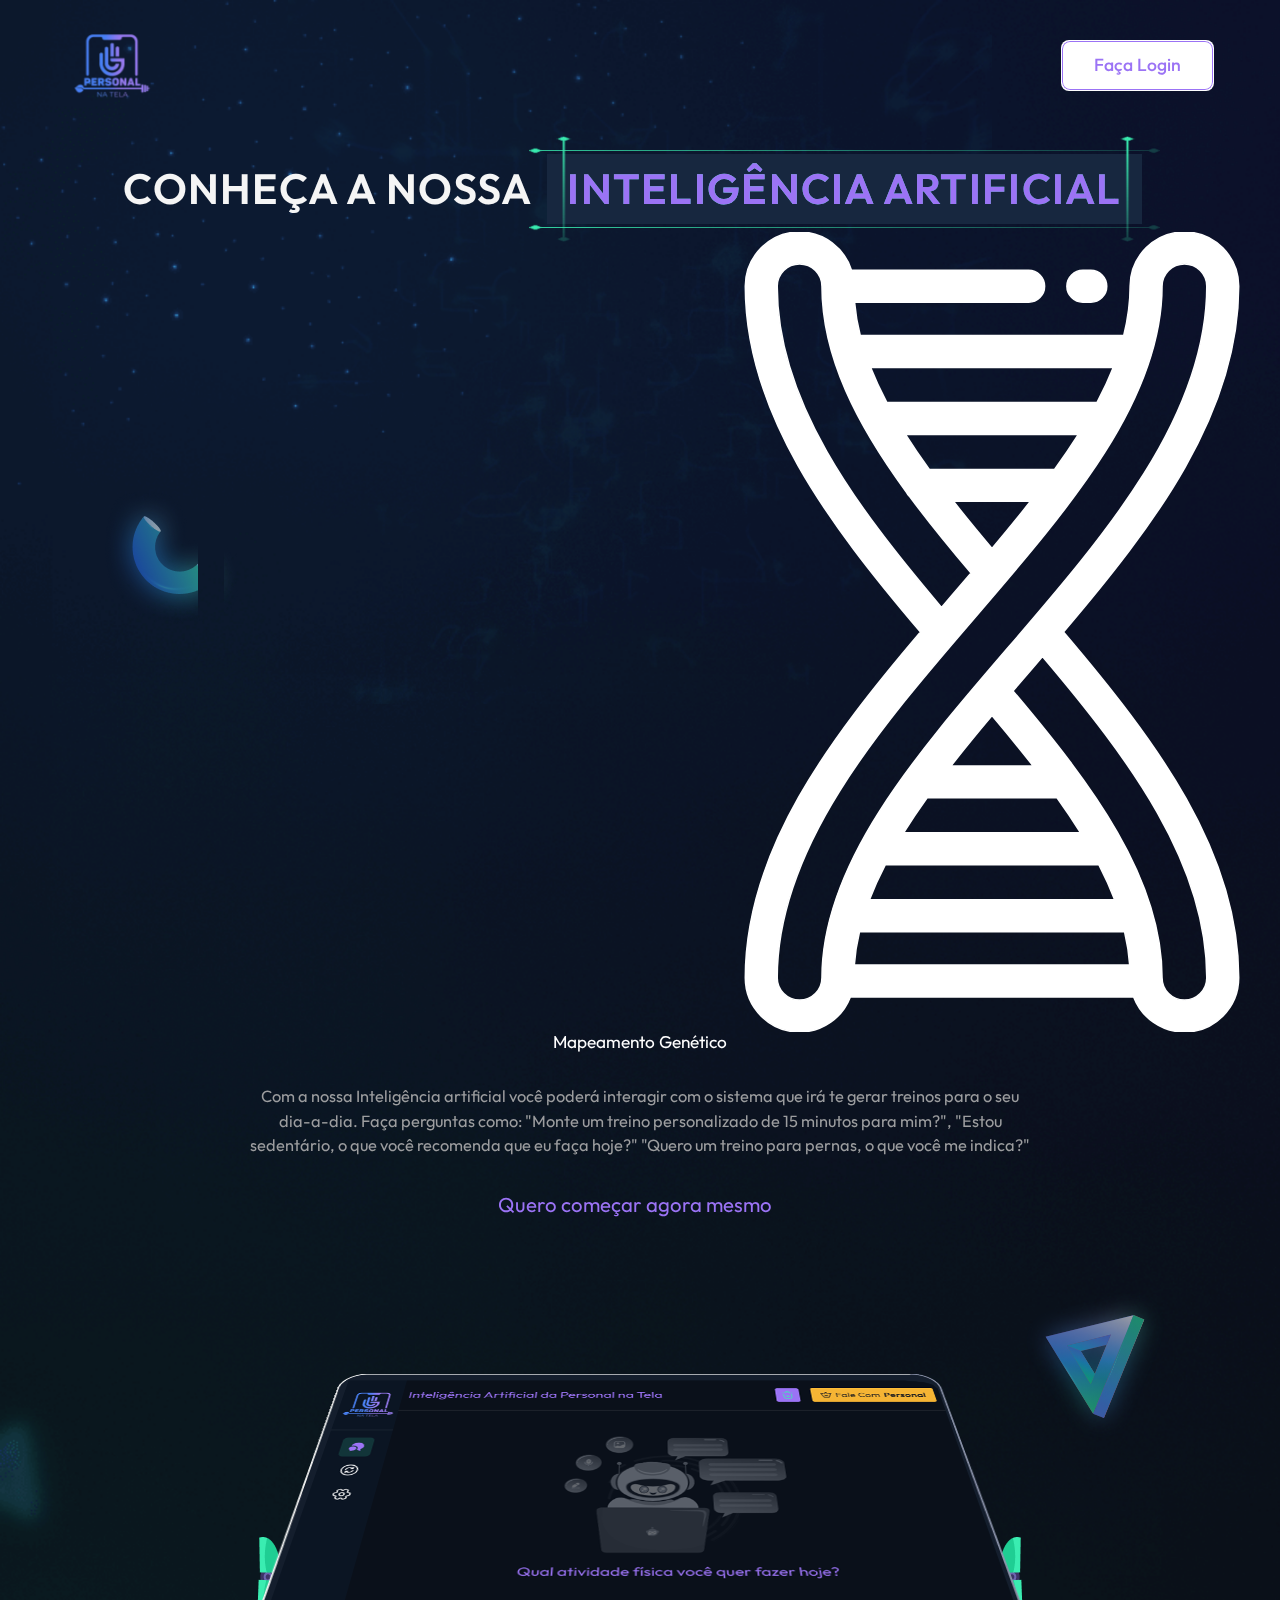
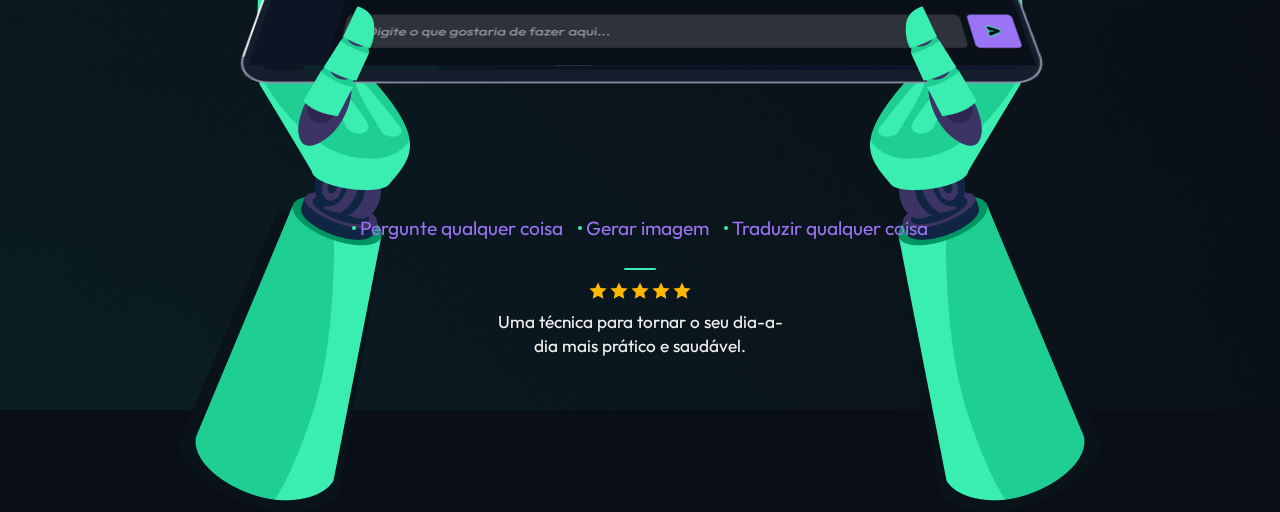
==== html/index.html @ 3a99d87c "mapeamento no titulo2" ====
<!DOCTYPE html>
<html lang="en">

<head>
    <meta http-equiv="Content-Type" content="text/html; charset=UTF-8">
    <meta http-equiv="X-UA-Compatible" content="IE=edge">
    <meta name="viewport" content="width=device-width, initial-scale=1.0">
    <meta name="description" content="megabot">
    <meta name="keywords" content="megabot">
    <meta name="author" content="megabot">
    <link rel="icon" href="assets/images/personal-logo.png" type="image/x-icon" />
    <link rel="shortcut icon" href="assets/images/personal-logo.png" type="image/x-icon" />
    <title>Personal na tela</title>

    <!--Google font-->
    <link rel="preconnect" href="https://fonts.googleapis.com">
    <link rel="preconnect" href="https://fonts.gstatic.com" crossorigin>
    <link href="https://fonts.googleapis.com/css2?family=Outfit:wght@400;600;700;900&display=swap" rel="stylesheet">

    <!-- bootstrap css -->
    <link id="rtl-link" rel="stylesheet" type="text/css" href="assets/css/vendors/bootstrap.css">

    <!-- remixicon css -->
    <link rel="stylesheet" type="text/css" href="assets/css/vendors/remixicon.css">

    <!-- iconsax css -->
    <link rel="stylesheet" type="text/css" href="assets/css/vendors/iconsax.css" />

    <!-- animation css -->
    <link rel="stylesheet" type="text/css" href="assets/css/vendors/aos.css">

    <!-- swiper slider css -->
    <link rel="stylesheet" type="text/css" href="assets/css/vendors/swiper-bundle.min.css" />

    <!-- style css -->
    <link rel="stylesheet" type="text/css" href="assets/css/style.css">



</head>

<body>

    <!-- header start -->
    <header>
        <a href="index.html">
            <img src="assets/images/personal-logo.png" class="img-personal-na-tela" alt="logo">
        </a>
        <nav class="header-nav-middle">
            <div class="main-nav navbar navbar-expand-xl navbar-light navbar-sticky">
            </div>
        </nav>
        <a data-cursor="pointer" href="login.html" class="btn btn-theme d-sm-inline-block d-none"><span> Faça Login</span></a>
    </header>
    <!-- header end -->


    <!-- home section start -->
    <section class="home-section">
        <div class="container">
            <div class="row">
                <div class="col-12">
                    <div class="home-content">
                        <div class="bg-effect">
                            <img src="assets/images/home/home-bg.gif" class="img-fluid bg-gif" alt="">
                            <img src="assets/svg/home/1.png" class="img-fluid effect1 rotate-effect" alt="">
                            <img src="assets/svg/home/2.svg" class="img-fluid effect2 rotate-effect" alt="">
                        </div>
                        <div>
                            <h1>CONHEÇA A NOSSA<div class="title-effect">
                                    <img src="assets/images/title-effect.png" alt=""><span>INTELIGÊNCIA ARTIFICIAL</span>
                                </div></h1>
                                <div class="card-header">
                                    <h4 class="text-white mb-0"><img src="assets/svg/dna-svgrepo-com.svg" class="img-fluid" alt="" style="margin-left: 510px;">Mapeamento Genético</h4>
                                </div>
                            <p>
                                Com a nossa Inteligência artificial você poderá interagir com o sistema que irá te gerar treinos para o seu dia-a-dia. 
                                Faça perguntas como: "Monte um treino personalizado de 15 minutos para mim?", 
                                "Estou sedentário, o que você recomenda que eu faça hoje?"
                                "Quero um treino para pernas, o que você me indica?"
                            </p>
                            <a data-cursor="pointer" class="start-link" href="login.html">Quero começar agora mesmo<i class="iconsax"
                                    data-icon="play-circle"></i></a>
                        </div>
                    </div>
                    <div class="home-laptop px-md-0 px-3">
                        <div class="laptop-sec position-relative">
                            <div class="hand-sec">
                                <img src="assets/images/home/hand.png" class="img-fluid left-hand" alt="hand">
                                <img src="assets/images/home/hand.png" class="img-fluid right-hand" alt="hand">
                                <img src="assets/images/home/finger.png" class="img-fluid left-finger" alt="hand">
                                <img src="assets/images/home/finger.png" class="img-fluid right-finger" alt="hand">
                            </div>
                            <img src="assets/images/home/laptop.png" class="img-fluid laptop-img" alt="laptop">
                        </div>
                        <div class="home-info">
                            <ul class="info-list">
                                <li>Pergunte qualquer coisa </li>
                                <li>Gerar imagem</li>
                                <li>Traduzir qualquer coisa</li>
                            </ul>
                            <ul class="star-rating">
                                <li><i class="ri-star-fill"></i></li>
                                <li><i class="ri-star-fill"></i></li>
                                <li><i class="ri-star-fill"></i></li>
                                <li><i class="ri-star-fill"></i></li>
                                <li><i class="ri-star-fill"></i></li>
                            </ul>
                            <h4>Uma técnica para tornar o seu dia-a-dia mais prático e saudável.</h4>
                        </div>
                    </div>
                </div>
            </div>
        </div>
    </section>
    <!-- home section end -->



    <!-- service section start -->
 


    <!-- Bootstrap js-->
    <script src="assets/js/bootstrap.bundle.min.js"></script>

    <!-- slider js-->
    <script src="assets/js/swiper-bundle.min.js"></script>
    <script src="assets/js/custom-slider.js"></script>

    <!-- custom cursor -->
    <script src="assets/js/custom-cursor.js"></script>

    <!-- aos animation -->
    <script src="assets/js/aos.js"></script>
    <script src="assets/js/custom-aos.js"></script>

    <!-- iconsax js -->
    <script src="assets/js/iconsax.js"></script>

    <!-- laptop animation js -->
    <script src="assets/js/home-animation.js"></script>

    <!-- header sticky js -->
    <script src="assets/js/header_sticky.js"></script>

    <!-- pricing js -->
    <script src="assets/js/pricing-table.js"></script>

    <!-- Theme js-->
    <script src="assets/js/script.js"></script>

</body>

</html>
---- html/assets/css/vendors/iconsax.css ----
.iconsax {
    display: inline-block;
    speak: never;
    font-style: normal;
    font-weight: normal;
    font-variant: normal;
    text-transform: none;
    line-height: var(--Iconsax-Size);
    vertical-align: middle;
}

.iconsax svg {
    display: block;
    width: var(--Iconsax-Size);
    height: var(--Iconsax-Size);
}

.iconsax svg [stroke] {
    stroke: var(--Iconsax-Color);
}

.iconsax svg [fill] {
    fill: var(--Iconsax-Color);
}
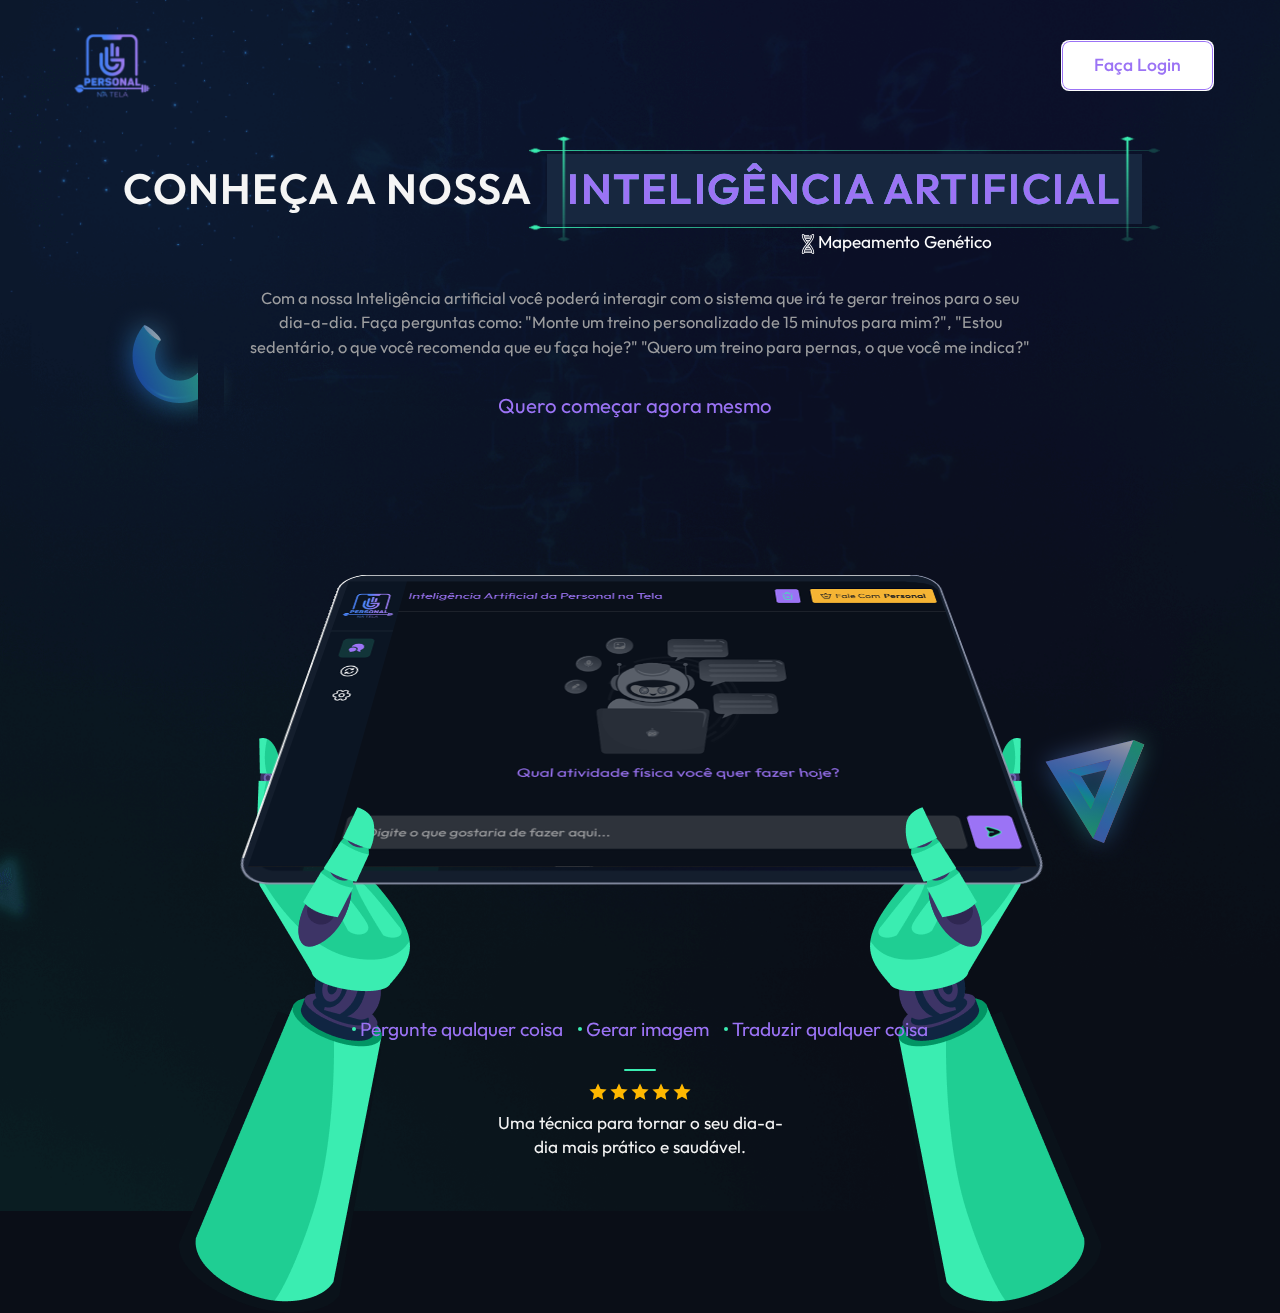
==== commit 2871f7c3: "sobe ajuset" ====
--- a/html/index.html
+++ b/html/index.html
@@ -71,7 +71,7 @@
                                     <img src="assets/images/title-effect.png" alt=""><span>INTELIGÊNCIA ARTIFICIAL</span>
                                 </div></h1>
                                 <div class="card-header">
-                                    <h4 class="text-white mb-0"><img src="assets/svg/dna-svgrepo-com.svg" class="img-fluid" alt="" style="margin-left: 510px;">Mapeamento Genético</h4>
+                                    <h4 class="text-white mb-0"><img src="assets/svg/dna-svgrepo-com.svg" class="img-fluid" alt="" style="height: 20px; margin-left: 510px;">Mapeamento Genético</h4>
                                 </div>
                             <p>
                                 Com a nossa Inteligência artificial você poderá interagir com o sistema que irá te gerar treinos para o seu dia-a-dia. 
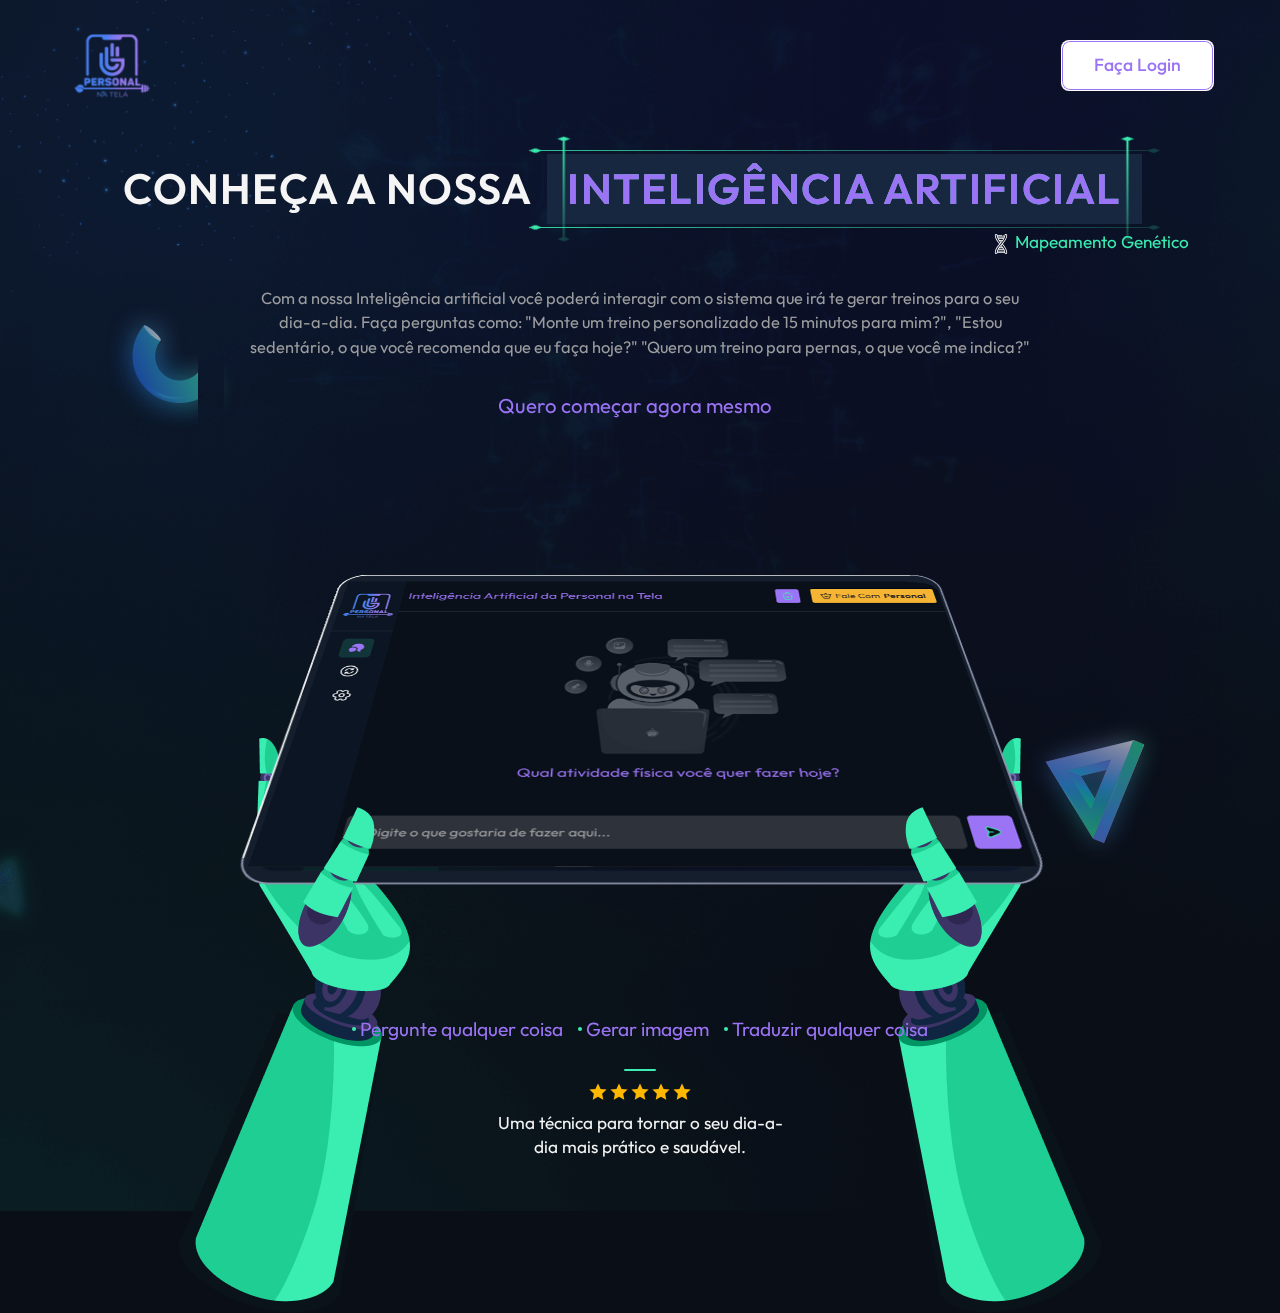
==== commit 8ebd323b: "color no mapeamento" ====
--- a/html/index.html
+++ b/html/index.html
@@ -71,7 +71,10 @@
                                     <img src="assets/images/title-effect.png" alt=""><span>INTELIGÊNCIA ARTIFICIAL</span>
                                 </div></h1>
                                 <div class="card-header">
-                                    <h4 class="text-white mb-0"><img src="assets/svg/dna-svgrepo-com.svg" class="img-fluid" alt="" style="height: 20px; margin-left: 510px;">Mapeamento Genético</h4>
+                                    <h4 class="text-white mb-0">
+                                        <img src="assets/svg/dna-svgrepo-com.svg" class="img-fluid" alt="" style="height: 20px; margin-left: 900px;" />
+                                        <span style="color:#3aedb1">Mapeamento Genético</span>
+                                    </h4>
                                 </div>
                             <p>
                                 Com a nossa Inteligência artificial você poderá interagir com o sistema que irá te gerar treinos para o seu dia-a-dia. 
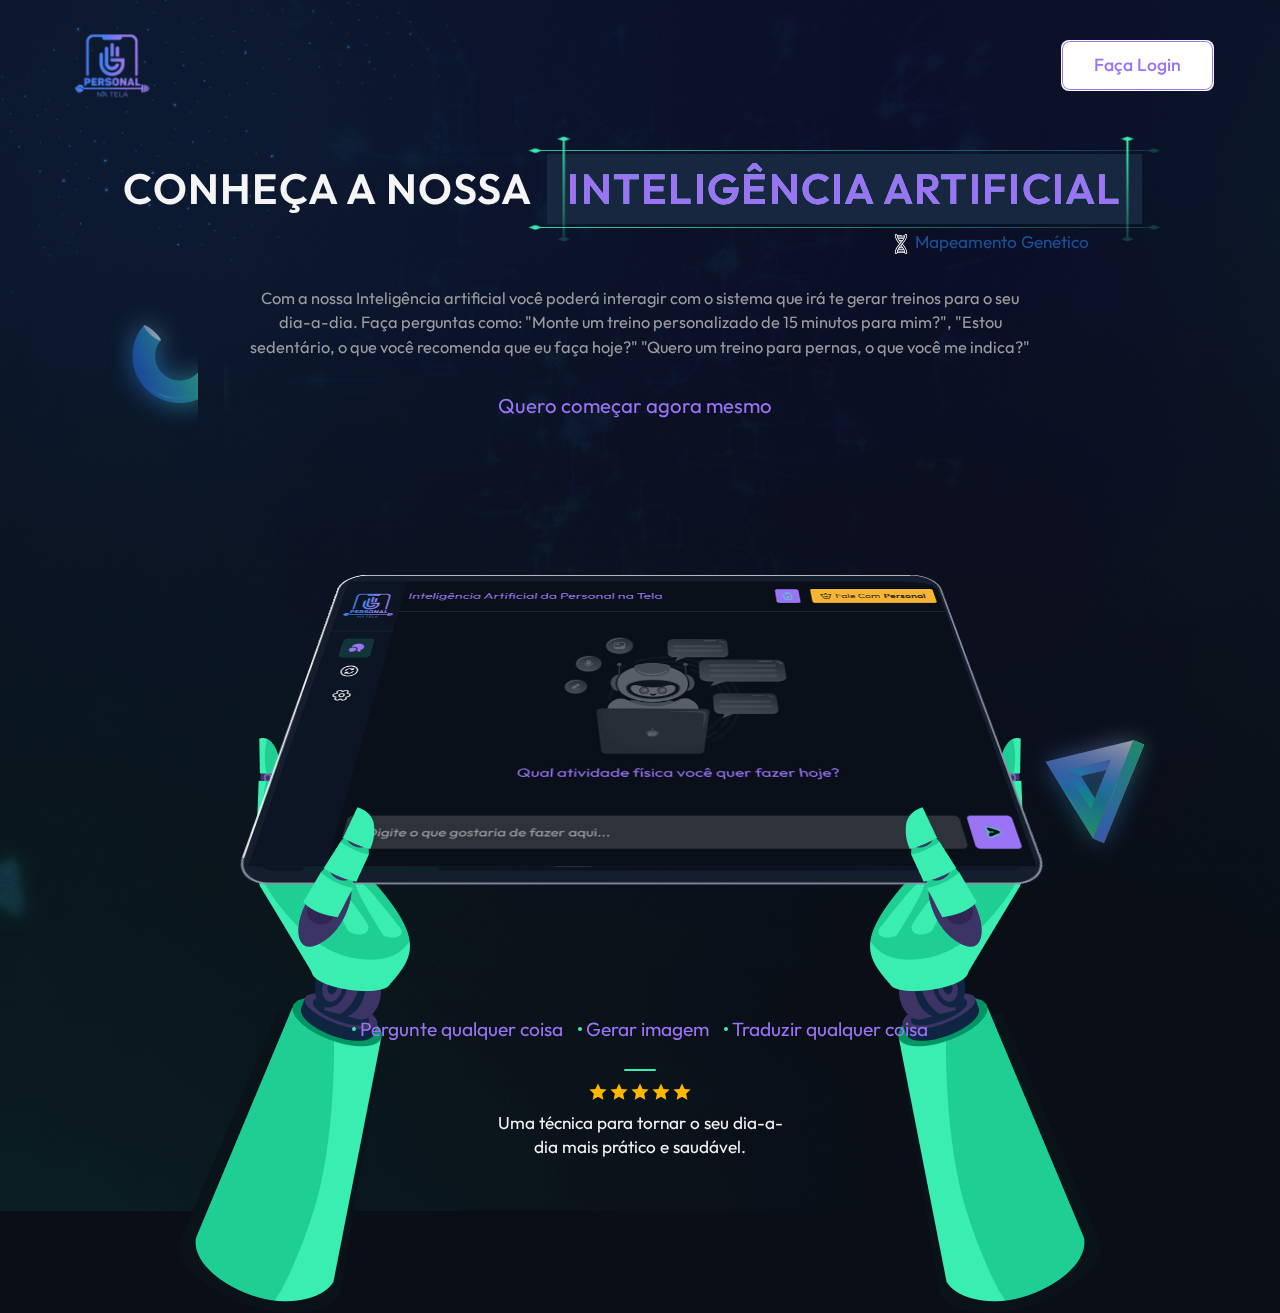
==== commit 6057d560: "#1c5198" ====
--- a/html/index.html
+++ b/html/index.html
@@ -72,8 +72,8 @@
                                 </div></h1>
                                 <div class="card-header">
                                     <h4 class="text-white mb-0">
-                                        <img src="assets/svg/dna-svgrepo-com.svg" class="img-fluid" alt="" style="height: 20px; margin-left: 900px;" />
-                                        <span style="color:#3aedb1">Mapeamento Genético</span>
+                                        <img src="assets/svg/dna-svgrepo-com.svg" class="img-fluid" alt="" style="height: 20px; margin-left: 700px;" />
+                                        <span style="color:#1c5198">Mapeamento Genético</span>
                                     </h4>
                                 </div>
                             <p>
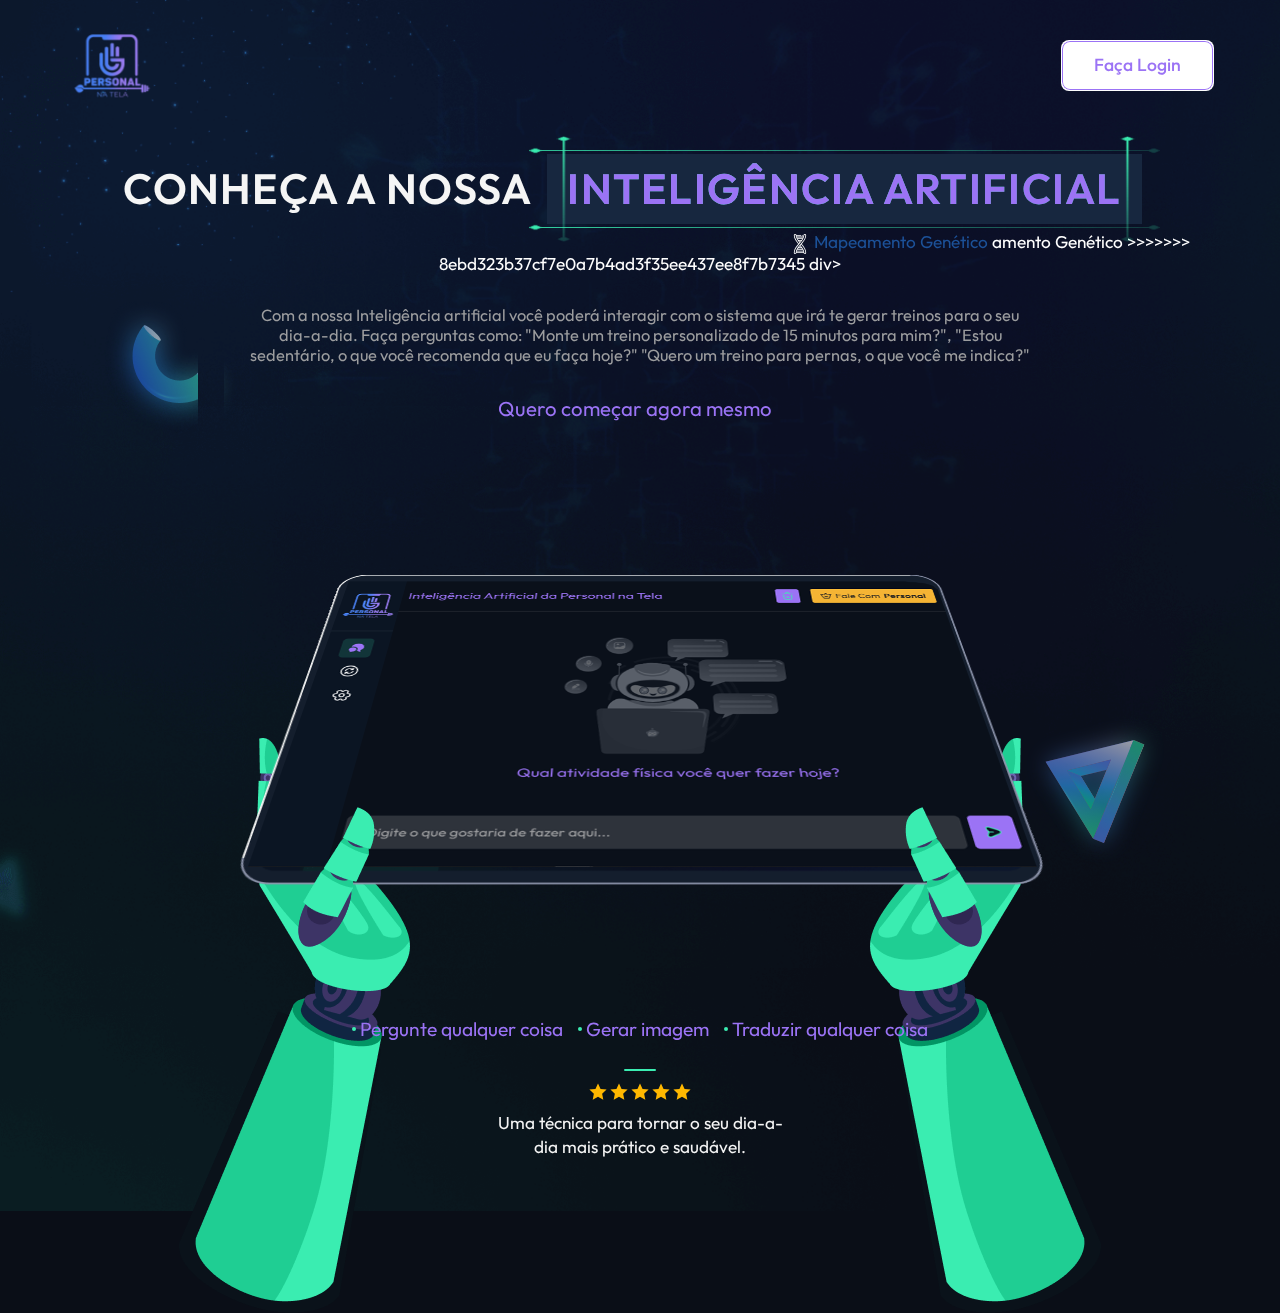
==== commit 8867a658: "teste" ====
--- a/html/index.html
+++ b/html/index.html
@@ -74,8 +74,9 @@
                                     <h4 class="text-white mb-0">
                                         <img src="assets/svg/dna-svgrepo-com.svg" class="img-fluid" alt="" style="height: 20px; margin-left: 700px;" />
                                         <span style="color:#1c5198">Mapeamento Genético</span>
-                                    </h4>
-                                </div>
+amento Genético</span>
+>>>>>>> 8ebd323b37cf7e0a7b4ad3f35ee437ee8f7b7345
+div>
                             <p>
                                 Com a nossa Inteligência artificial você poderá interagir com o sistema que irá te gerar treinos para o seu dia-a-dia. 
                                 Faça perguntas como: "Monte um treino personalizado de 15 minutos para mim?", 
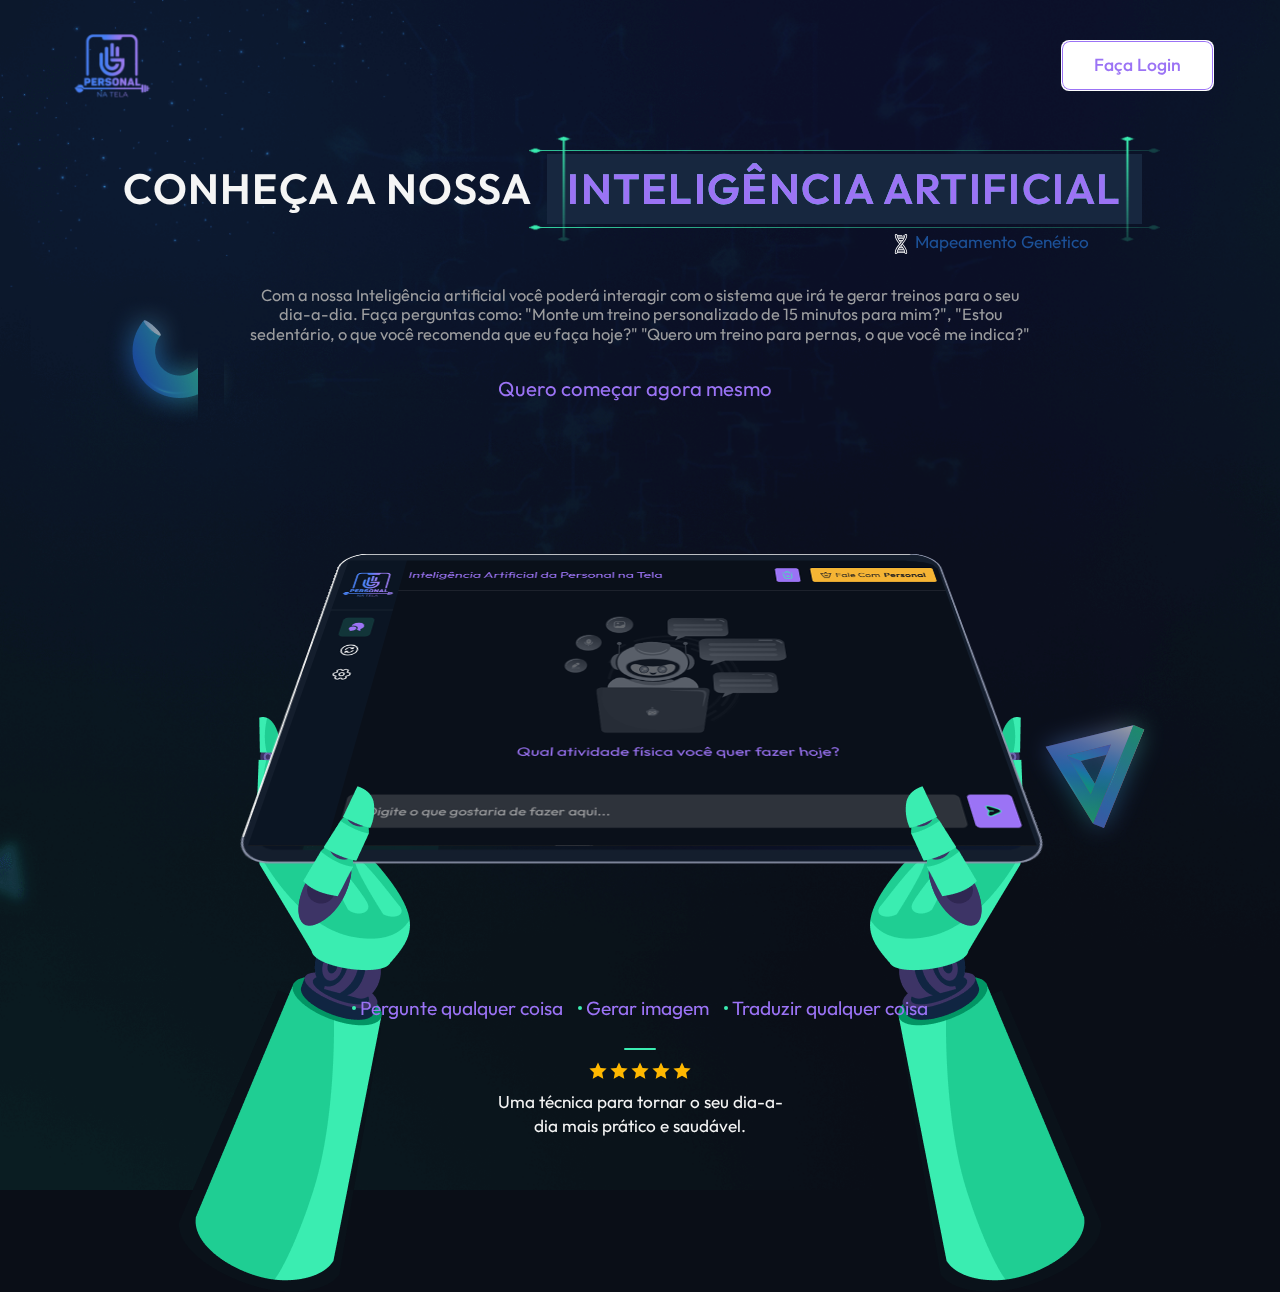
==== commit 482fd980: "ajuste subtitulo" ====
--- a/html/index.html
+++ b/html/index.html
@@ -74,9 +74,6 @@
                                     <h4 class="text-white mb-0">
                                         <img src="assets/svg/dna-svgrepo-com.svg" class="img-fluid" alt="" style="height: 20px; margin-left: 700px;" />
                                         <span style="color:#1c5198">Mapeamento Genético</span>
-amento Genético</span>
->>>>>>> 8ebd323b37cf7e0a7b4ad3f35ee437ee8f7b7345
-div>
                             <p>
                                 Com a nossa Inteligência artificial você poderá interagir com o sistema que irá te gerar treinos para o seu dia-a-dia. 
                                 Faça perguntas como: "Monte um treino personalizado de 15 minutos para mim?", 
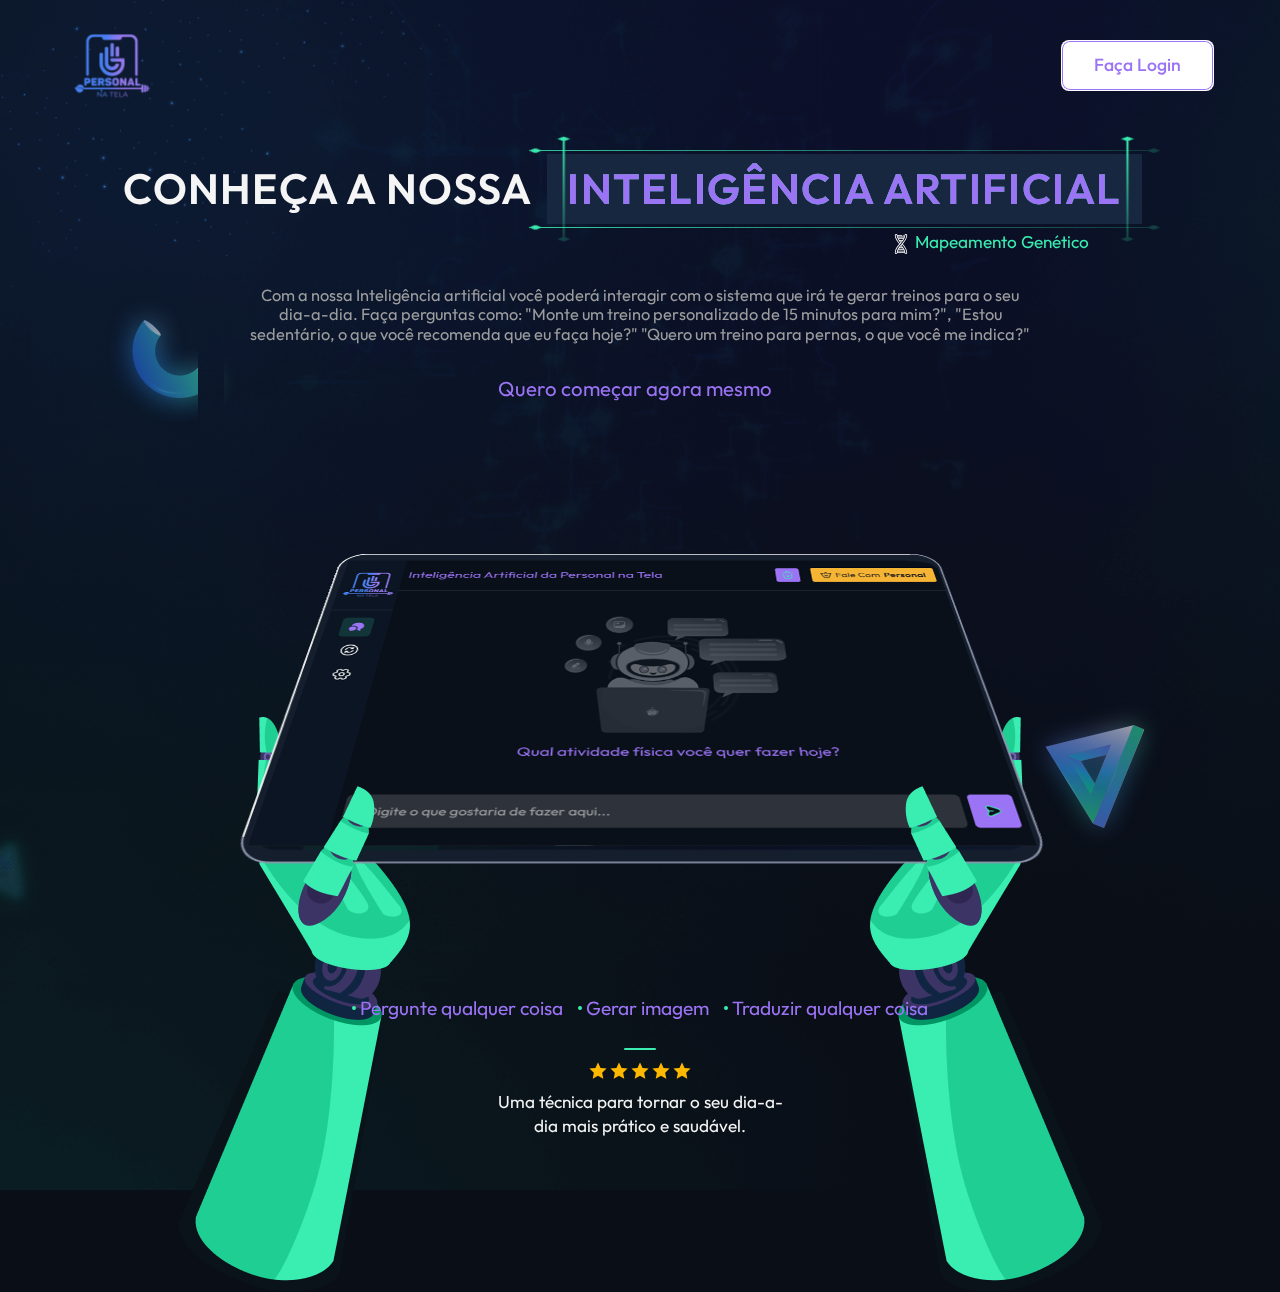
==== commit 90611047: "ajusta cor verde" ====
--- a/html/index.html
+++ b/html/index.html
@@ -73,7 +73,7 @@
                                 <div class="card-header">
                                     <h4 class="text-white mb-0">
                                         <img src="assets/svg/dna-svgrepo-com.svg" class="img-fluid" alt="" style="height: 20px; margin-left: 700px;" />
-                                        <span style="color:#1c5198">Mapeamento Genético</span>
+                                        <span style="color:#3aedb1">Mapeamento Genético</span>
                             <p>
                                 Com a nossa Inteligência artificial você poderá interagir com o sistema que irá te gerar treinos para o seu dia-a-dia. 
                                 Faça perguntas como: "Monte um treino personalizado de 15 minutos para mim?", 
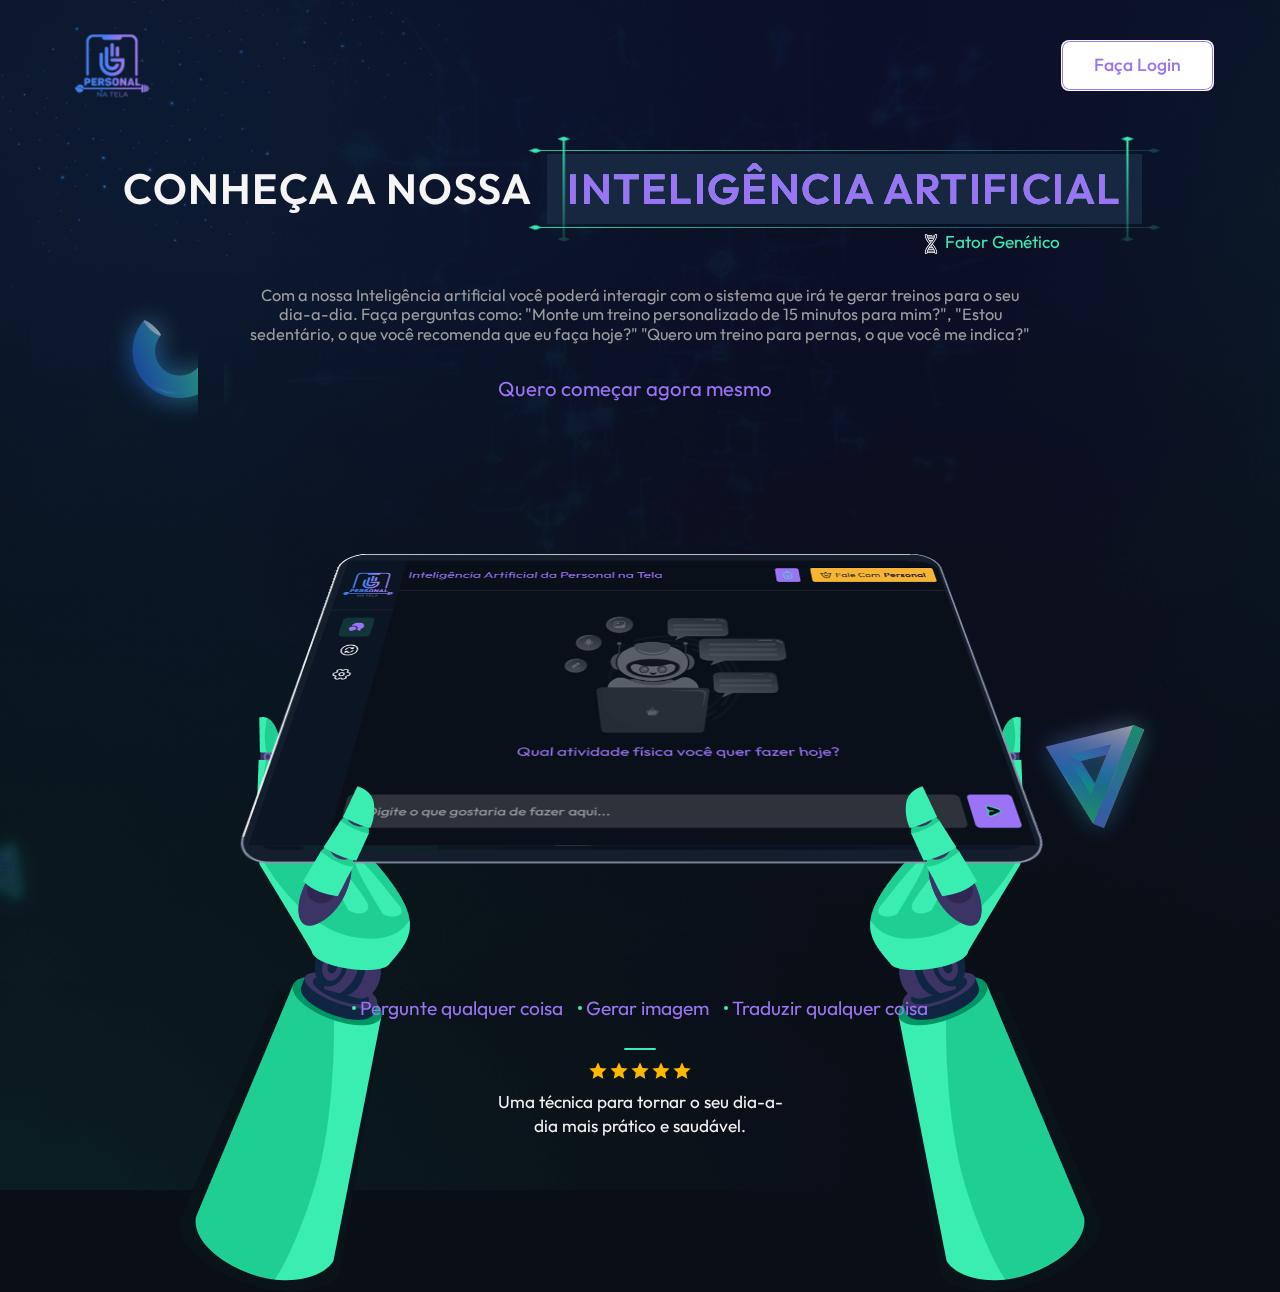
==== commit d60e5274: "swal" ====
--- a/html/index.html
+++ b/html/index.html
@@ -73,7 +73,7 @@
                                 <div class="card-header">
                                     <h4 class="text-white mb-0">
                                         <img src="assets/svg/dna-svgrepo-com.svg" class="img-fluid" alt="" style="height: 20px; margin-left: 700px;" />
-                                        <span style="color:#3aedb1">Mapeamento Genético</span>
+                                        <span style="color:#3aedb1">Fator Genético</span>
                             <p>
                                 Com a nossa Inteligência artificial você poderá interagir com o sistema que irá te gerar treinos para o seu dia-a-dia. 
                                 Faça perguntas como: "Monte um treino personalizado de 15 minutos para mim?", 
